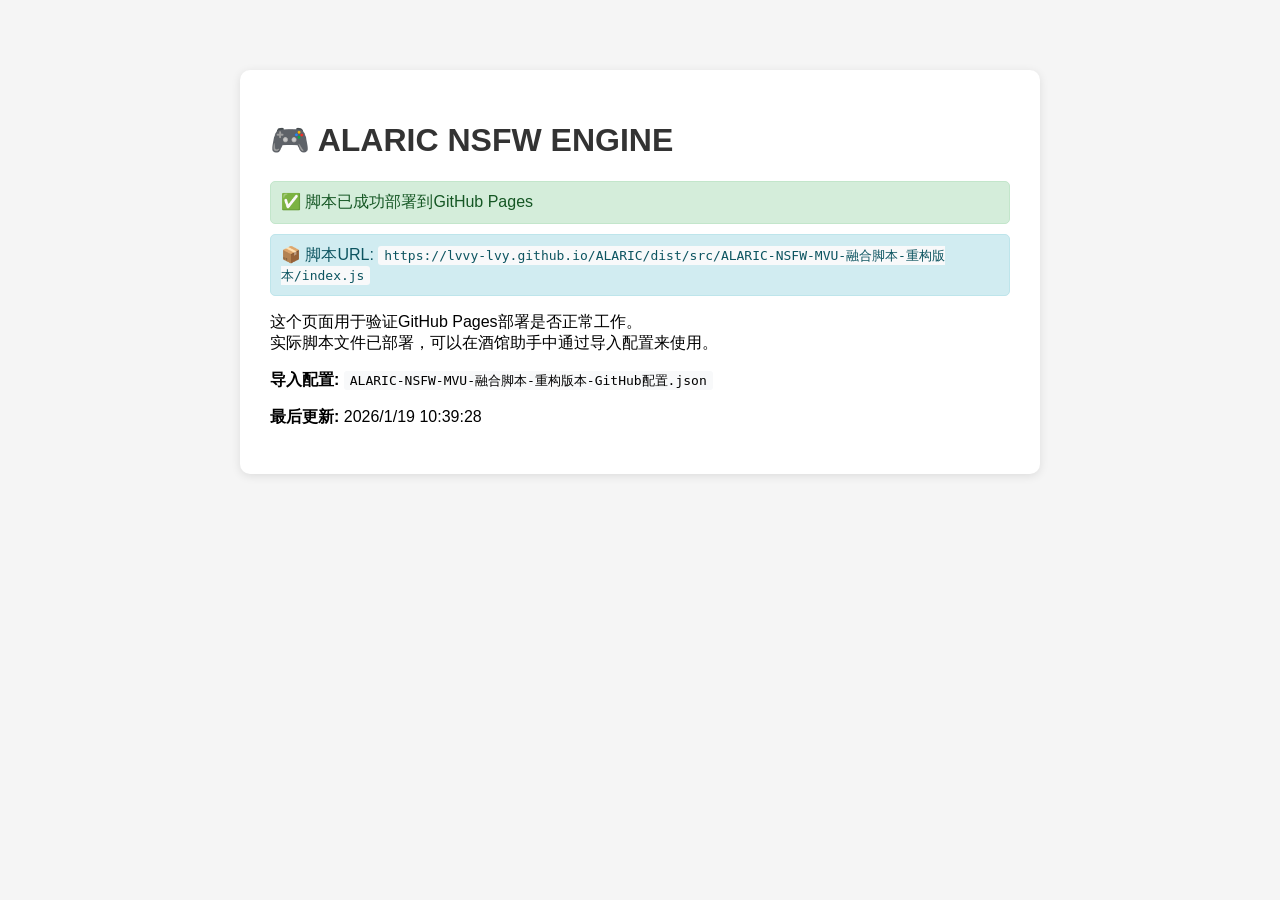
==== docs/index.html @ 2f757e23 "🚀 Deploy ALARIC NSFW ENGINE v2.0.0 to GitHub Pages" ====
<!DOCTYPE html>
<html lang="zh-CN">
<head>
    <meta charset="UTF-8">
    <meta name="viewport" content="width=device-width, initial-scale=1.0">
    <title>ALARIC NSFW ENGINE - GitHub Pages</title>
    <style>
        body {
            font-family: Arial, sans-serif;
            max-width: 800px;
            margin: 50px auto;
            padding: 20px;
            background: #f5f5f5;
        }
        .container {
            background: white;
            padding: 30px;
            border-radius: 10px;
            box-shadow: 0 2px 10px rgba(0,0,0,0.1);
        }
        h1 { color: #333; }
        .status { padding: 10px; margin: 10px 0; border-radius: 5px; }
        .success { background: #d4edda; color: #155724; border: 1px solid #c3e6cb; }
        .info { background: #d1ecf1; color: #0c5460; border: 1px solid #bee5eb; }
        code { background: #f8f9fa; padding: 2px 6px; border-radius: 3px; }
    </style>
</head>
<body>
    <div class="container">
        <h1>🎮 ALARIC NSFW ENGINE</h1>
        <div class="status success">
            ✅ 脚本已成功部署到GitHub Pages
        </div>
        <div class="status info">
            📦 脚本URL: <code>https://lvvy-lvy.github.io/ALARIC/dist/src/ALARIC-NSFW-MVU-融合脚本-重构版本/index.js</code>
        </div>
        <p>
            这个页面用于验证GitHub Pages部署是否正常工作。<br>
            实际脚本文件已部署，可以在酒馆助手中通过导入配置来使用。
        </p>
        <p>
            <strong>导入配置:</strong> <code>ALARIC-NSFW-MVU-融合脚本-重构版本-GitHub配置.json</code>
        </p>
        <p>
            <strong>最后更新:</strong> 2026/1/19 10:39:28
        </p>
    </div>
</body>
</html>
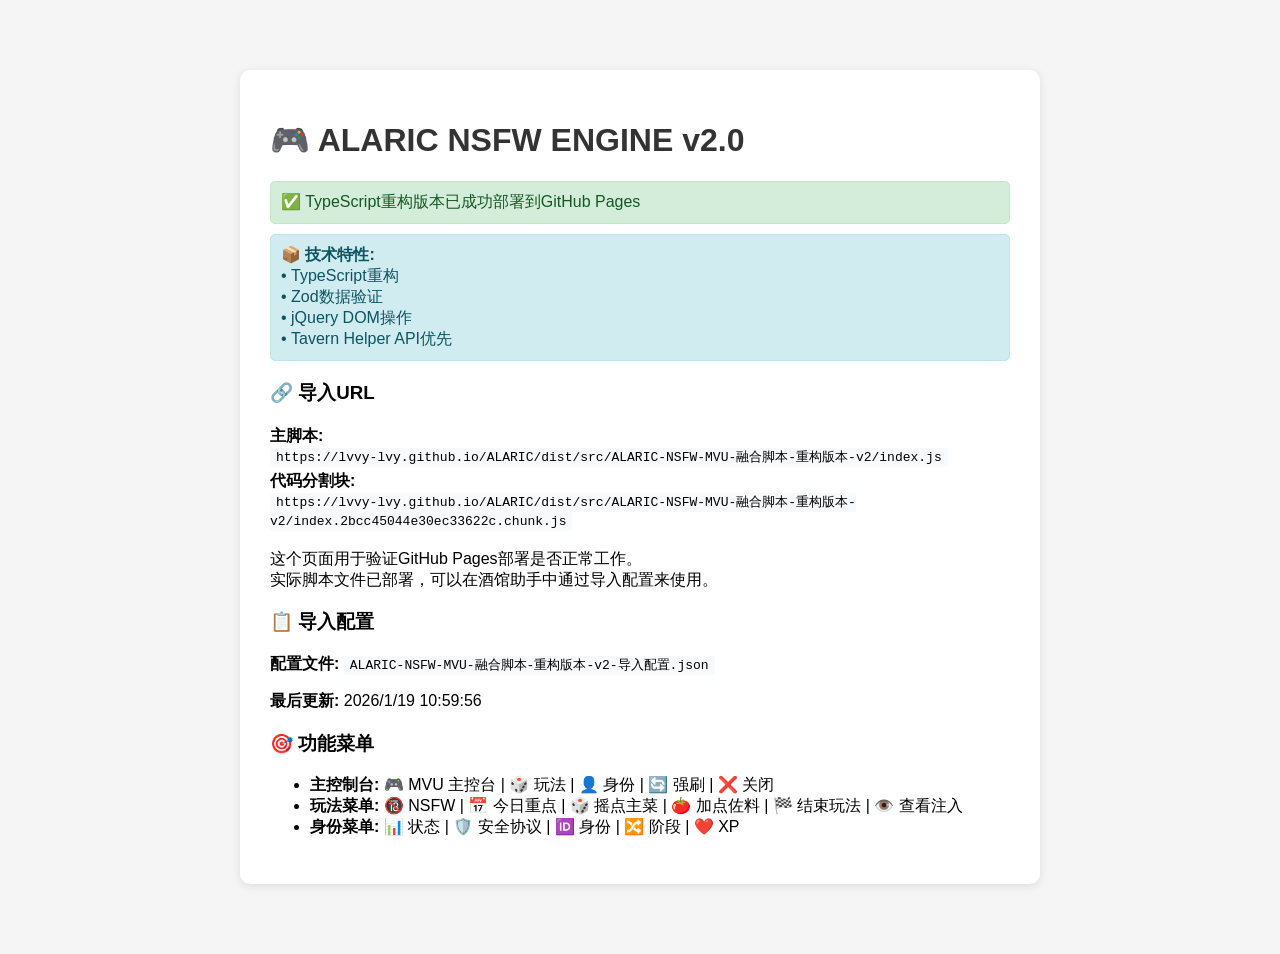
==== commit 4b63a2cb: "🚀 Deploy ALARIC NSFW ENGINE v2.0 TypeScript Refactor" ====
--- a/docs/index.html
+++ b/docs/index.html
@@ -3,7 +3,7 @@
 <head>
     <meta charset="UTF-8">
     <meta name="viewport" content="width=device-width, initial-scale=1.0">
-    <title>ALARIC NSFW ENGINE - GitHub Pages</title>
+    <title>ALARIC NSFW ENGINE v2.0 - TypeScript重构版</title>
     <style>
         body {
             font-family: Arial, sans-serif;
@@ -23,27 +23,56 @@
         .success { background: #d4edda; color: #155724; border: 1px solid #c3e6cb; }
         .info { background: #d1ecf1; color: #0c5460; border: 1px solid #bee5eb; }
         code { background: #f8f9fa; padding: 2px 6px; border-radius: 3px; }
+        .urls { margin: 20px 0; }
+        .url { margin: 5px 0; }
     </style>
 </head>
 <body>
     <div class="container">
-        <h1>🎮 ALARIC NSFW ENGINE</h1>
+        <h1>🎮 ALARIC NSFW ENGINE v2.0</h1>
         <div class="status success">
-            ✅ 脚本已成功部署到GitHub Pages
+            ✅ TypeScript重构版本已成功部署到GitHub Pages
         </div>
         <div class="status info">
-            📦 脚本URL: <code>https://lvvy-lvy.github.io/ALARIC/dist/src/ALARIC-NSFW-MVU-融合脚本-重构版本/index.js</code>
+            📦 <strong>技术特性:</strong><br>
+            • TypeScript重构<br>
+            • Zod数据验证<br>
+            • jQuery DOM操作<br>
+            • Tavern Helper API优先
         </div>
+
+        <h3>🔗 导入URL</h3>
+        <div class="urls">
+            <div class="url">
+                <strong>主脚本:</strong><br>
+                <code>https://lvvy-lvy.github.io/ALARIC/dist/src/ALARIC-NSFW-MVU-融合脚本-重构版本-v2/index.js</code>
+            </div>
+            <div class="url">
+                <strong>代码分割块:</strong><br>
+                <code>https://lvvy-lvy.github.io/ALARIC/dist/src/ALARIC-NSFW-MVU-融合脚本-重构版本-v2/index.2bcc45044e30ec33622c.chunk.js</code>
+            </div>
+        </div>
+
         <p>
             这个页面用于验证GitHub Pages部署是否正常工作。<br>
             实际脚本文件已部署，可以在酒馆助手中通过导入配置来使用。
         </p>
+
+        <h3>📋 导入配置</h3>
         <p>
-            <strong>导入配置:</strong> <code>ALARIC-NSFW-MVU-融合脚本-重构版本-GitHub配置.json</code>
+            <strong>配置文件:</strong> <code>ALARIC-NSFW-MVU-融合脚本-重构版本-v2-导入配置.json</code>
         </p>
+
         <p>
-            <strong>最后更新:</strong> 2026/1/19 10:39:28
+            <strong>最后更新:</strong> 2026/1/19 10:59:56
         </p>
+
+        <h3>🎯 功能菜单</h3>
+        <ul>
+            <li><strong>主控制台:</strong> 🎮 MVU 主控台 | 🎲 玩法 | 👤 身份 | 🔄 强刷 | ❌ 关闭</li>
+            <li><strong>玩法菜单:</strong> 🔞 NSFW | 📅 今日重点 | 🎲 摇点主菜 | 🍅 加点佐料 | 🏁 结束玩法 | 👁️ 查看注入</li>
+            <li><strong>身份菜单:</strong> 📊 状态 | 🛡️ 安全协议 | 🆔 身份 | 🔀 阶段 | ❤️ XP</li>
+        </ul>
     </div>
 </body>
 </html>
